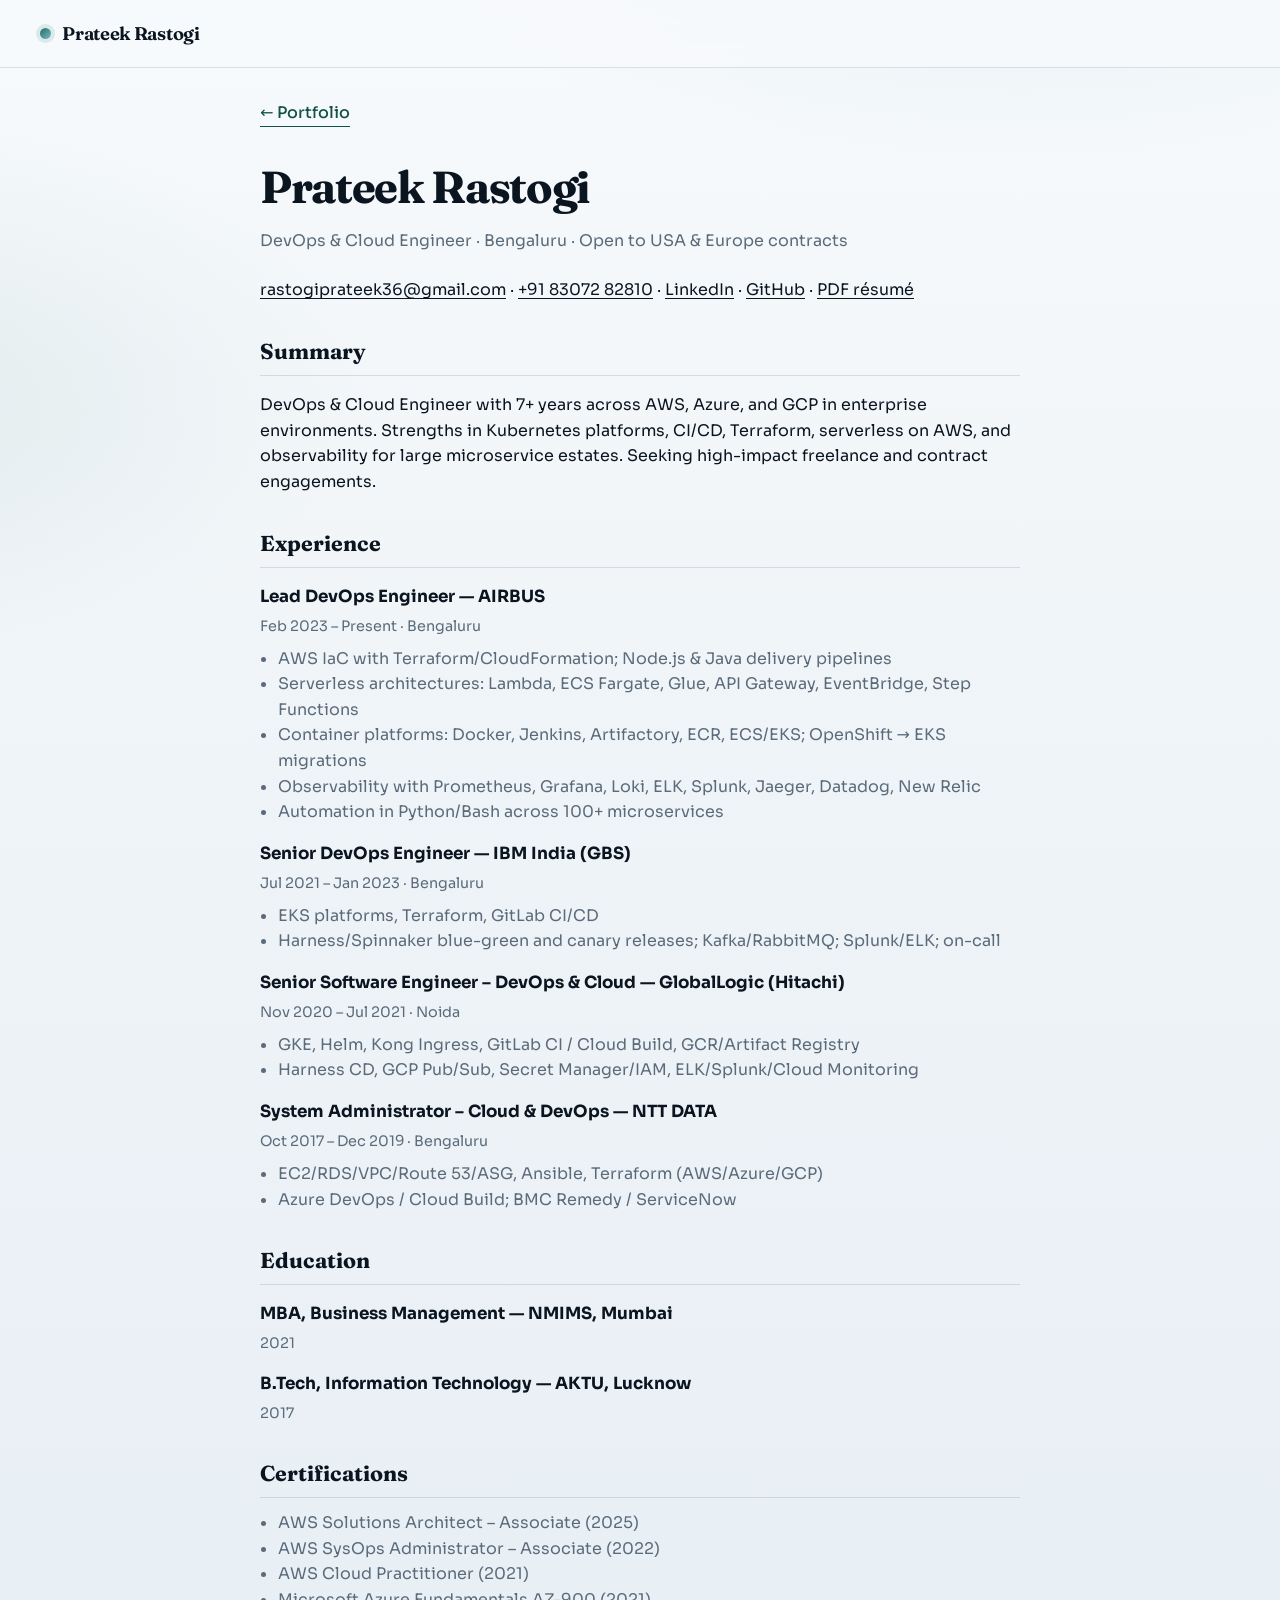
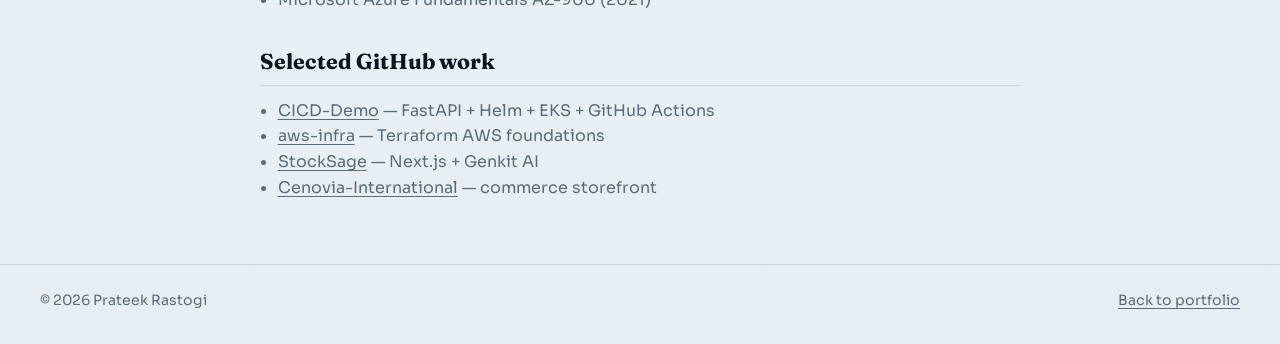
==== resume/index.html @ f2984dd1 "Unzip portfolio site into feat/portfolio Extract Cenovia-International-cursor-prateek-portfolio-412c" ====
<!DOCTYPE html>
<html lang="en">
<head>
  <meta charset="UTF-8" />
  <meta name="viewport" content="width=device-width, initial-scale=1" />
  <title>Résumé · Prateek Rastogi</title>
  <link rel="preconnect" href="https://fonts.googleapis.com" />
  <link rel="preconnect" href="https://fonts.gstatic.com" crossorigin />
  <link href="https://fonts.googleapis.com/css2?family=Fraunces:opsz,wght@9..144,650&family=Sora:wght@400;500;600&display=swap" rel="stylesheet" />
  <link rel="stylesheet" href="../css/styles.css" />
  <style>
    .resume {
      max-width: 800px;
      margin: 0 auto;
      padding: calc(var(--header-h) + 2rem) 1.25rem 4rem;
    }
    .resume h1 {
      font-family: var(--font-display);
      font-size: clamp(2rem, 5vw, 2.8rem);
      margin: 0 0 0.35rem;
      letter-spacing: -0.03em;
    }
    .resume .lede { color: var(--muted); margin: 0 0 1.5rem; }
    .resume h2 {
      font-family: var(--font-display);
      font-size: 1.35rem;
      margin: 2rem 0 0.75rem;
      border-bottom: 1px solid var(--line);
      padding-bottom: 0.35rem;
    }
    .resume h3 { margin: 1rem 0 0.25rem; font-size: 1.05rem; }
    .resume .meta { color: var(--muted); font-size: 0.9rem; margin: 0 0 0.5rem; }
    .resume ul { margin: 0.35rem 0 0; padding-left: 1.1rem; color: var(--muted); }
    .resume .back { display: inline-block; margin-bottom: 1.5rem; }
    @media print {
      .site-header, .site-footer, .back { display: none !important; }
      .resume { padding-top: 0; }
      body { background: white; }
    }
  </style>
</head>
<body>
  <header class="site-header is-scrolled">
    <a class="brand" href="../">
      <span class="brand-mark" aria-hidden="true"></span>
      <span class="brand-name">Prateek Rastogi</span>
    </a>
  </header>

  <main class="resume">
    <a class="back text-link" href="../">← Portfolio</a>
    <h1>Prateek Rastogi</h1>
    <p class="lede">DevOps &amp; Cloud Engineer · Bengaluru · Open to USA &amp; Europe contracts</p>
    <p>
      <a href="mailto:rastogiprateek36@gmail.com">rastogiprateek36@gmail.com</a> ·
      <a href="tel:+918307282810">+91 83072 82810</a> ·
      <a href="https://linkedin.com/in/prateekdevops">LinkedIn</a> ·
      <a href="https://github.com/Prat0487">GitHub</a> ·
      <a href="Prateek_Rastogi_Senior_Devops.pdf">PDF résumé</a>
    </p>

    <h2>Summary</h2>
    <p>
      DevOps &amp; Cloud Engineer with 7+ years across AWS, Azure, and GCP in enterprise environments.
      Strengths in Kubernetes platforms, CI/CD, Terraform, serverless on AWS, and observability
      for large microservice estates. Seeking high-impact freelance and contract engagements.
    </p>

    <h2>Experience</h2>

    <h3>Lead DevOps Engineer — AIRBUS</h3>
    <p class="meta">Feb 2023 – Present · Bengaluru</p>
    <ul>
      <li>AWS IaC with Terraform/CloudFormation; Node.js &amp; Java delivery pipelines</li>
      <li>Serverless architectures: Lambda, ECS Fargate, Glue, API Gateway, EventBridge, Step Functions</li>
      <li>Container platforms: Docker, Jenkins, Artifactory, ECR, ECS/EKS; OpenShift → EKS migrations</li>
      <li>Observability with Prometheus, Grafana, Loki, ELK, Splunk, Jaeger, Datadog, New Relic</li>
      <li>Automation in Python/Bash across 100+ microservices</li>
    </ul>

    <h3>Senior DevOps Engineer — IBM India (GBS)</h3>
    <p class="meta">Jul 2021 – Jan 2023 · Bengaluru</p>
    <ul>
      <li>EKS platforms, Terraform, GitLab CI/CD</li>
      <li>Harness/Spinnaker blue-green and canary releases; Kafka/RabbitMQ; Splunk/ELK; on-call</li>
    </ul>

    <h3>Senior Software Engineer – DevOps &amp; Cloud — GlobalLogic (Hitachi)</h3>
    <p class="meta">Nov 2020 – Jul 2021 · Noida</p>
    <ul>
      <li>GKE, Helm, Kong Ingress, GitLab CI / Cloud Build, GCR/Artifact Registry</li>
      <li>Harness CD, GCP Pub/Sub, Secret Manager/IAM, ELK/Splunk/Cloud Monitoring</li>
    </ul>

    <h3>System Administrator – Cloud &amp; DevOps — NTT DATA</h3>
    <p class="meta">Oct 2017 – Dec 2019 · Bengaluru</p>
    <ul>
      <li>EC2/RDS/VPC/Route 53/ASG, Ansible, Terraform (AWS/Azure/GCP)</li>
      <li>Azure DevOps / Cloud Build; BMC Remedy / ServiceNow</li>
    </ul>

    <h2>Education</h2>
    <h3>MBA, Business Management — NMIMS, Mumbai</h3>
    <p class="meta">2021</p>
    <h3>B.Tech, Information Technology — AKTU, Lucknow</h3>
    <p class="meta">2017</p>

    <h2>Certifications</h2>
    <ul>
      <li>AWS Solutions Architect – Associate (2025)</li>
      <li>AWS SysOps Administrator – Associate (2022)</li>
      <li>AWS Cloud Practitioner (2021)</li>
      <li>Microsoft Azure Fundamentals AZ-900 (2021)</li>
    </ul>

    <h2>Selected GitHub work</h2>
    <ul>
      <li><a href="https://github.com/Prat0487/CICD-Demo">CICD-Demo</a> — FastAPI + Helm + EKS + GitHub Actions</li>
      <li><a href="https://github.com/Prat0487/aws-infra">aws-infra</a> — Terraform AWS foundations</li>
      <li><a href="https://github.com/Prat0487/StockSage">StockSage</a> — Next.js + Genkit AI</li>
      <li><a href="https://github.com/Prat0487/Cenovia-International">Cenovia-International</a> — commerce storefront</li>
    </ul>
  </main>

  <footer class="site-footer">
    <p>© <span data-year></span> Prateek Rastogi</p>
    <p><a href="../">Back to portfolio</a></p>
  </footer>
  <script src="../js/main.js" defer></script>
</body>
</html>
---- css/styles.css ----
:root {
  --ink: #0b1520;
  --ink-soft: #1c2a38;
  --mist: #eef3f7;
  --paper: #f7fafc;
  --line: rgba(11, 21, 32, 0.12);
  --muted: #5b6b7a;
  --accent: #1f6f63;
  --accent-deep: #145248;
  --glacier: #7eb6c9;
  --glow: rgba(126, 182, 201, 0.35);
  --font-display: "Fraunces", "Times New Roman", serif;
  --font-body: "Sora", system-ui, sans-serif;
  --space: clamp(1.25rem, 2vw, 2rem);
  --max: 1120px;
  --header-h: 4.25rem;
  --ease: cubic-bezier(0.22, 1, 0.36, 1);
}

*,
*::before,
*::after {
  box-sizing: border-box;
}

html {
  scroll-behavior: smooth;
}

body {
  margin: 0;
  color: var(--ink);
  font-family: var(--font-body);
  font-weight: 400;
  line-height: 1.6;
  background:
    radial-gradient(1200px 600px at 80% -10%, rgba(126, 182, 201, 0.18), transparent 60%),
    radial-gradient(900px 500px at -10% 20%, rgba(31, 111, 99, 0.08), transparent 55%),
    linear-gradient(180deg, var(--paper), var(--mist) 45%, #e6eef4 100%);
  min-height: 100vh;
}

img {
  max-width: 100%;
  display: block;
}

a {
  color: inherit;
  text-decoration-thickness: 1px;
  text-underline-offset: 0.2em;
}

a:hover {
  color: var(--accent-deep);
}

.sr-only {
  position: absolute;
  width: 1px;
  height: 1px;
  padding: 0;
  margin: -1px;
  overflow: hidden;
  clip: rect(0, 0, 0, 0);
  border: 0;
}

.skip-link {
  position: absolute;
  left: 1rem;
  top: -4rem;
  background: var(--ink);
  color: var(--paper);
  padding: 0.75rem 1rem;
  z-index: 100;
}

.skip-link:focus {
  top: 1rem;
}

.site-header {
  position: fixed;
  inset: 0 0 auto;
  z-index: 50;
  height: var(--header-h);
  display: flex;
  align-items: center;
  justify-content: space-between;
  padding: 0 clamp(1rem, 4vw, 2.5rem);
  color: var(--paper);
  transition: background 0.35s var(--ease), backdrop-filter 0.35s var(--ease), border-color 0.35s var(--ease), color 0.35s var(--ease);
  border-bottom: 1px solid transparent;
}

.site-header.is-scrolled {
  background: rgba(247, 250, 252, 0.86);
  backdrop-filter: blur(14px);
  border-bottom-color: var(--line);
  color: var(--ink);
}

.brand {
  display: inline-flex;
  align-items: center;
  gap: 0.7rem;
  text-decoration: none;
  color: inherit;
  font-weight: 600;
  letter-spacing: -0.02em;
}

.brand-mark {
  width: 0.7rem;
  height: 0.7rem;
  border-radius: 50%;
  background: linear-gradient(135deg, var(--accent), var(--glacier));
  box-shadow: 0 0 0 4px rgba(31, 111, 99, 0.12);
}

.brand-name {
  font-family: var(--font-display);
  font-size: 1.15rem;
  font-weight: 650;
}

.nav {
  display: none;
  align-items: center;
  gap: 1.5rem;
  font-size: 0.9rem;
  font-weight: 500;
}

.nav a {
  text-decoration: none;
  color: inherit;
  position: relative;
  opacity: 0.88;
}

.nav a:hover {
  opacity: 1;
  color: inherit;
}

.nav a::after {
  content: "";
  position: absolute;
  left: 0;
  bottom: -0.3rem;
  width: 100%;
  height: 1px;
  background: var(--accent);
  transform: scaleX(0);
  transform-origin: left;
  transition: transform 0.3s var(--ease);
}

.nav a:hover::after {
  transform: scaleX(1);
}

.nav-cta {
  padding: 0.55rem 1rem;
  border: 1px solid currentColor;
  border-radius: 999px;
  opacity: 1 !important;
}

.nav-cta::after {
  display: none !important;
}

.nav-cta:hover {
  background: var(--paper);
  color: var(--ink);
  border-color: var(--paper);
}

.site-header.is-scrolled .nav-cta:hover {
  background: var(--ink);
  color: var(--paper);
  border-color: var(--ink);
}

.menu-toggle {
  width: 2.5rem;
  height: 2.5rem;
  border: 0;
  background: transparent;
  display: grid;
  place-content: center;
  gap: 6px;
  cursor: pointer;
  color: inherit;
}

.menu-toggle span {
  display: block;
  width: 1.35rem;
  height: 2px;
  background: currentColor;
  transition: transform 0.25s var(--ease);
}

.menu-toggle[aria-expanded="true"] span:first-child {
  transform: translateY(4px) rotate(45deg);
}

.menu-toggle[aria-expanded="true"] span:last-child {
  transform: translateY(-4px) rotate(-45deg);
}

.mobile-nav {
  position: fixed;
  inset: var(--header-h) 0 auto;
  z-index: 49;
  display: grid;
  gap: 0.25rem;
  padding: 1rem 1.25rem 1.5rem;
  background: rgba(247, 250, 252, 0.96);
  backdrop-filter: blur(12px);
  border-bottom: 1px solid var(--line);
}

.mobile-nav[hidden] {
  display: none;
}

.mobile-nav a {
  text-decoration: none;
  padding: 0.85rem 0.25rem;
  font-weight: 500;
  border-bottom: 1px solid var(--line);
}

.hero {
  position: relative;
  min-height: 100svh;
  display: grid;
  align-items: end;
  padding: calc(var(--header-h) + 2rem) clamp(1rem, 4vw, 2.5rem) 3.5rem;
  overflow: hidden;
  color: var(--paper);
  isolation: isolate;
}

.hero-atmosphere {
  position: absolute;
  inset: 0;
  z-index: -1;
  background:
    linear-gradient(120deg, rgba(11, 21, 32, 0.92) 0%, rgba(11, 21, 32, 0.72) 42%, rgba(11, 21, 32, 0.45) 100%),
    linear-gradient(180deg, #102031 0%, #0b1520 100%);
}

.hero-grid {
  position: absolute;
  inset: 0;
  background-image:
    linear-gradient(rgba(126, 182, 201, 0.08) 1px, transparent 1px),
    linear-gradient(90deg, rgba(126, 182, 201, 0.08) 1px, transparent 1px);
  background-size: 56px 56px;
  mask-image: radial-gradient(circle at 70% 40%, black 20%, transparent 75%);
  animation: gridDrift 28s linear infinite;
}

.hero-glow {
  position: absolute;
  border-radius: 50%;
  filter: blur(60px);
  opacity: 0.7;
}

.hero-glow-a {
  width: 42vw;
  height: 42vw;
  max-width: 520px;
  max-height: 520px;
  background: var(--glow);
  top: 8%;
  right: 8%;
  animation: floatY 9s ease-in-out infinite;
}

.hero-glow-b {
  width: 30vw;
  height: 30vw;
  max-width: 360px;
  max-height: 360px;
  background: rgba(31, 111, 99, 0.35);
  bottom: 10%;
  left: 5%;
  animation: floatY 11s ease-in-out infinite reverse;
}

.hero-photo-plane {
  position: absolute;
  inset: 0;
  display: grid;
  place-items: center end;
  padding-right: clamp(0rem, 8vw, 6rem);
  pointer-events: none;
}

.hero-photo {
  width: min(52vw, 520px);
  height: auto;
  opacity: 0.55;
  mix-blend-mode: luminosity;
  filter: contrast(1.05) saturate(0.85);
  mask-image: linear-gradient(90deg, transparent 0%, black 28%, black 75%, transparent 100%),
    linear-gradient(180deg, transparent 0%, black 18%, black 80%, transparent 100%);
  mask-composite: intersect;
  -webkit-mask-image: linear-gradient(90deg, transparent 0%, black 28%, black 75%, transparent 100%),
    linear-gradient(180deg, transparent 0%, black 18%, black 80%, transparent 100%);
  -webkit-mask-composite: source-in;
  transform: translateY(4vh) scale(1.05);
  animation: photoIn 1.4s var(--ease) both;
}

.hero-content {
  max-width: 40rem;
  animation: riseIn 1s var(--ease) both;
}

.hero-brand {
  margin: 0 0 1rem;
  font-family: var(--font-display);
  font-size: clamp(2.6rem, 7vw, 4.6rem);
  font-weight: 750;
  line-height: 0.95;
  letter-spacing: -0.035em;
}

.hero-title {
  margin: 0 0 1rem;
  font-family: var(--font-body);
  font-size: clamp(1.15rem, 2.4vw, 1.45rem);
  font-weight: 500;
  line-height: 1.35;
  color: rgba(247, 250, 252, 0.92);
  max-width: 22ch;
}

.hero-lede {
  margin: 0 0 1.75rem;
  color: rgba(238, 243, 247, 0.78);
  font-size: 1.02rem;
  max-width: 38ch;
}

.hero-actions {
  display: flex;
  flex-wrap: wrap;
  gap: 0.75rem;
}

.hero-scroll {
  position: absolute;
  right: clamp(1rem, 4vw, 2.5rem);
  bottom: 1.75rem;
  display: flex;
  align-items: center;
  gap: 0.65rem;
  font-size: 0.75rem;
  letter-spacing: 0.14em;
  text-transform: uppercase;
  color: rgba(247, 250, 252, 0.55);
}

.hero-scroll i {
  display: block;
  width: 1px;
  height: 2.5rem;
  background: linear-gradient(transparent, rgba(247, 250, 252, 0.7));
  animation: scrollPulse 2.2s ease-in-out infinite;
}

.btn {
  display: inline-flex;
  align-items: center;
  justify-content: center;
  min-height: 2.85rem;
  padding: 0.7rem 1.2rem;
  border-radius: 999px;
  font-size: 0.92rem;
  font-weight: 500;
  text-decoration: none;
  transition: transform 0.25s var(--ease), background 0.25s var(--ease), color 0.25s var(--ease), border-color 0.25s var(--ease);
}

.btn:hover {
  transform: translateY(-1px);
}

.btn-primary {
  background: var(--accent);
  color: #f4fffc;
  border: 1px solid transparent;
}

.btn-primary:hover {
  background: var(--accent-deep);
  color: #f4fffc;
}

.btn-ghost {
  border: 1px solid rgba(247, 250, 252, 0.4);
  color: var(--paper);
}

.btn-ghost:hover {
  border-color: var(--paper);
  color: var(--paper);
}

.contact .btn-ghost {
  border-color: rgba(11, 21, 32, 0.25);
  color: var(--ink);
}

.contact .btn-ghost:hover {
  border-color: var(--ink);
  background: var(--ink);
  color: var(--paper);
}

.trust {
  padding-block: 1.25rem !important;
  border-bottom: 1px solid var(--line);
}

.trust-line {
  margin: 0;
  text-align: center;
  color: var(--muted);
  font-size: 0.92rem;
}

.section {
  padding: clamp(4rem, 10vw, 7rem) clamp(1rem, 4vw, 2.5rem);
  max-width: calc(var(--max) + 5rem);
  margin-inline: auto;
}

.section-alt {
  background: linear-gradient(180deg, rgba(255, 255, 255, 0.55), rgba(238, 243, 247, 0.8));
  border-block: 1px solid var(--line);
  max-width: none;
  padding-inline: clamp(1rem, 4vw, 2.5rem);
}

.section-alt > * {
  max-width: var(--max);
  margin-inline: auto;
}

.section-intro {
  max-width: 38rem;
  margin-bottom: clamp(2rem, 5vw, 3rem);
}

.eyebrow {
  margin: 0 0 0.65rem;
  font-size: 0.78rem;
  font-weight: 600;
  letter-spacing: 0.14em;
  text-transform: uppercase;
  color: var(--accent);
}

.section h2,
.about-copy h2,
.contact-panel h2 {
  margin: 0 0 0.85rem;
  font-family: var(--font-display);
  font-size: clamp(2rem, 4.5vw, 3rem);
  font-weight: 650;
  letter-spacing: -0.03em;
  line-height: 1.1;
}

.section-copy {
  margin: 0;
  color: var(--muted);
  font-size: 1.05rem;
}

.feature-work {
  display: grid;
  gap: 2rem;
  margin-bottom: clamp(2.5rem, 6vw, 4rem);
  align-items: center;
}

.feature-meta h3,
.work-item h3,
.services h3,
.stack-groups h3 {
  margin: 0 0 0.65rem;
  font-family: var(--font-display);
  font-size: 1.55rem;
  font-weight: 650;
  letter-spacing: -0.02em;
}

.feature-meta p,
.work-item p,
.services p,
.timeline p,
.about-copy p {
  color: var(--muted);
}

.tag-list {
  list-style: none;
  display: flex;
  flex-wrap: wrap;
  gap: 0.45rem;
  padding: 0;
  margin: 1.1rem 0 1.25rem;
}

.tag-list li {
  font-size: 0.78rem;
  font-weight: 500;
  letter-spacing: 0.02em;
  color: var(--ink-soft);
  border-bottom: 1px solid rgba(31, 111, 99, 0.35);
  padding-bottom: 0.1rem;
}

.text-link {
  font-weight: 500;
  color: var(--accent-deep);
  text-decoration: none;
  border-bottom: 1px solid currentColor;
}

.text-link:hover {
  color: var(--ink);
}

.feature-visual {
  min-height: 16rem;
}

.terminal {
  background: linear-gradient(160deg, #132030, #0b1520);
  color: #d7e8ef;
  border-radius: 1rem;
  overflow: hidden;
  border: 1px solid rgba(126, 182, 201, 0.2);
  box-shadow: 0 24px 60px rgba(11, 21, 32, 0.18);
}

.terminal-bar {
  display: flex;
  gap: 0.4rem;
  padding: 0.85rem 1rem;
  background: rgba(255, 255, 255, 0.03);
  border-bottom: 1px solid rgba(255, 255, 255, 0.06);
}

.terminal-bar span {
  width: 0.55rem;
  height: 0.55rem;
  border-radius: 50%;
  background: rgba(247, 250, 252, 0.25);
}

.terminal pre {
  margin: 0;
  padding: 1.25rem 1.35rem 1.5rem;
  font-family: ui-monospace, SFMono-Regular, Menlo, Consolas, monospace;
  font-size: 0.9rem;
  line-height: 1.7;
  overflow-x: auto;
}

.work-grid {
  display: grid;
  gap: 1.75rem 2rem;
}

.work-item {
  padding-top: 1.25rem;
  border-top: 1px solid var(--line);
}

.services {
  display: grid;
  gap: 1.75rem;
}

.services article {
  padding-bottom: 1.5rem;
  border-bottom: 1px solid var(--line);
}

.timeline {
  list-style: none;
  margin: 0;
  padding: 0;
  display: grid;
  gap: 1.75rem;
}

.timeline li {
  display: grid;
  gap: 0.65rem;
  padding-bottom: 1.5rem;
  border-bottom: 1px solid var(--line);
}

.timeline-meta {
  display: grid;
  gap: 0.2rem;
}

.timeline-role {
  font-family: var(--font-display);
  font-size: 1.25rem;
  font-weight: 650;
}

.timeline-org {
  font-weight: 600;
  color: var(--accent-deep);
}

.timeline-dates {
  font-size: 0.88rem;
  color: var(--muted);
}

.timeline p {
  margin: 0;
}

.stack-groups {
  display: grid;
  gap: 1.5rem;
  margin-bottom: 2.5rem;
}

.stack-groups p {
  margin: 0;
  color: var(--muted);
}

.certs ul {
  list-style: none;
  margin: 0.75rem 0 0;
  padding: 0;
  display: grid;
  gap: 0.45rem;
}

.certs li {
  font-weight: 500;
}

.about-layout {
  display: grid;
  gap: 2.5rem;
  align-items: start;
}

.about-copy p {
  margin: 0 0 1rem;
}

.about-panel {
  display: grid;
  gap: 1.25rem;
}

.about-panel img {
  width: min(100%, 280px);
  border-radius: 1.25rem;
  filter: grayscale(0.15) contrast(1.05);
}

.about-panel dl {
  margin: 0;
  display: grid;
  gap: 1rem;
}

.about-panel dt {
  font-size: 0.75rem;
  letter-spacing: 0.12em;
  text-transform: uppercase;
  color: var(--muted);
}

.about-panel dd {
  margin: 0.2rem 0 0;
  font-weight: 500;
}

.contact {
  padding-bottom: clamp(5rem, 12vw, 8rem);
}

.contact-panel {
  max-width: 40rem;
  padding: clamp(1.75rem, 4vw, 2.75rem);
  background:
    radial-gradient(600px 240px at 0% 0%, rgba(126, 182, 201, 0.22), transparent 60%),
    linear-gradient(160deg, #ffffff, #eaf2f6);
  border: 1px solid var(--line);
  border-radius: 1.5rem;
}

.contact-panel p {
  color: var(--muted);
}

.contact-actions {
  display: flex;
  flex-wrap: wrap;
  gap: 0.7rem;
  margin: 1.5rem 0 1rem;
}

.contact-note {
  margin: 0;
  font-size: 0.92rem;
}

.site-footer {
  display: flex;
  flex-wrap: wrap;
  justify-content: space-between;
  gap: 0.75rem;
  padding: 1.5rem clamp(1rem, 4vw, 2.5rem) 2rem;
  border-top: 1px solid var(--line);
  color: var(--muted);
  font-size: 0.88rem;
}

.site-footer p {
  margin: 0;
}

[data-reveal] {
  opacity: 0;
  transform: translateY(1.25rem);
  transition: opacity 0.7s var(--ease), transform 0.7s var(--ease);
}

[data-reveal].is-visible {
  opacity: 1;
  transform: none;
}

@keyframes riseIn {
  from {
    opacity: 0;
    transform: translateY(1.5rem);
  }
  to {
    opacity: 1;
    transform: none;
  }
}

@keyframes photoIn {
  from {
    opacity: 0;
    transform: translateY(8vh) scale(1.08);
  }
  to {
    opacity: 0.55;
    transform: translateY(4vh) scale(1.05);
  }
}

@keyframes floatY {
  0%,
  100% {
    transform: translateY(0);
  }
  50% {
    transform: translateY(-18px);
  }
}

@keyframes gridDrift {
  from {
    transform: translate3d(0, 0, 0);
  }
  to {
    transform: translate3d(-56px, -56px, 0);
  }
}

@keyframes scrollPulse {
  0%,
  100% {
    opacity: 0.35;
    transform: scaleY(0.7);
    transform-origin: top;
  }
  50% {
    opacity: 1;
    transform: scaleY(1);
    transform-origin: top;
  }
}

@media (min-width: 760px) {
  .nav {
    display: flex;
  }

  .menu-toggle {
    display: none;
  }

  .feature-work {
    grid-template-columns: 1.05fr 0.95fr;
    gap: 3rem;
  }

  .work-grid {
    grid-template-columns: repeat(2, 1fr);
  }

  .services {
    grid-template-columns: repeat(2, 1fr);
    gap: 2rem 2.5rem;
  }

  .stack-groups {
    grid-template-columns: repeat(2, 1fr);
  }

  .timeline-meta {
    grid-template-columns: 1.4fr 1fr auto;
    align-items: baseline;
    gap: 1rem;
  }

  .about-layout {
    grid-template-columns: 1.3fr 0.7fr;
    gap: 4rem;
  }
}

@media (min-width: 1024px) {
  .work-grid {
    grid-template-columns: repeat(3, 1fr);
  }

  .services {
    grid-template-columns: repeat(4, 1fr);
  }

  .stack-groups {
    grid-template-columns: repeat(4, 1fr);
  }

  .hero-content {
    max-width: 44rem;
  }
}

@media (prefers-reduced-motion: reduce) {
  html {
    scroll-behavior: auto;
  }

  *,
  *::before,
  *::after {
    animation: none !important;
    transition: none !important;
  }

  [data-reveal] {
    opacity: 1;
    transform: none;
  }
}
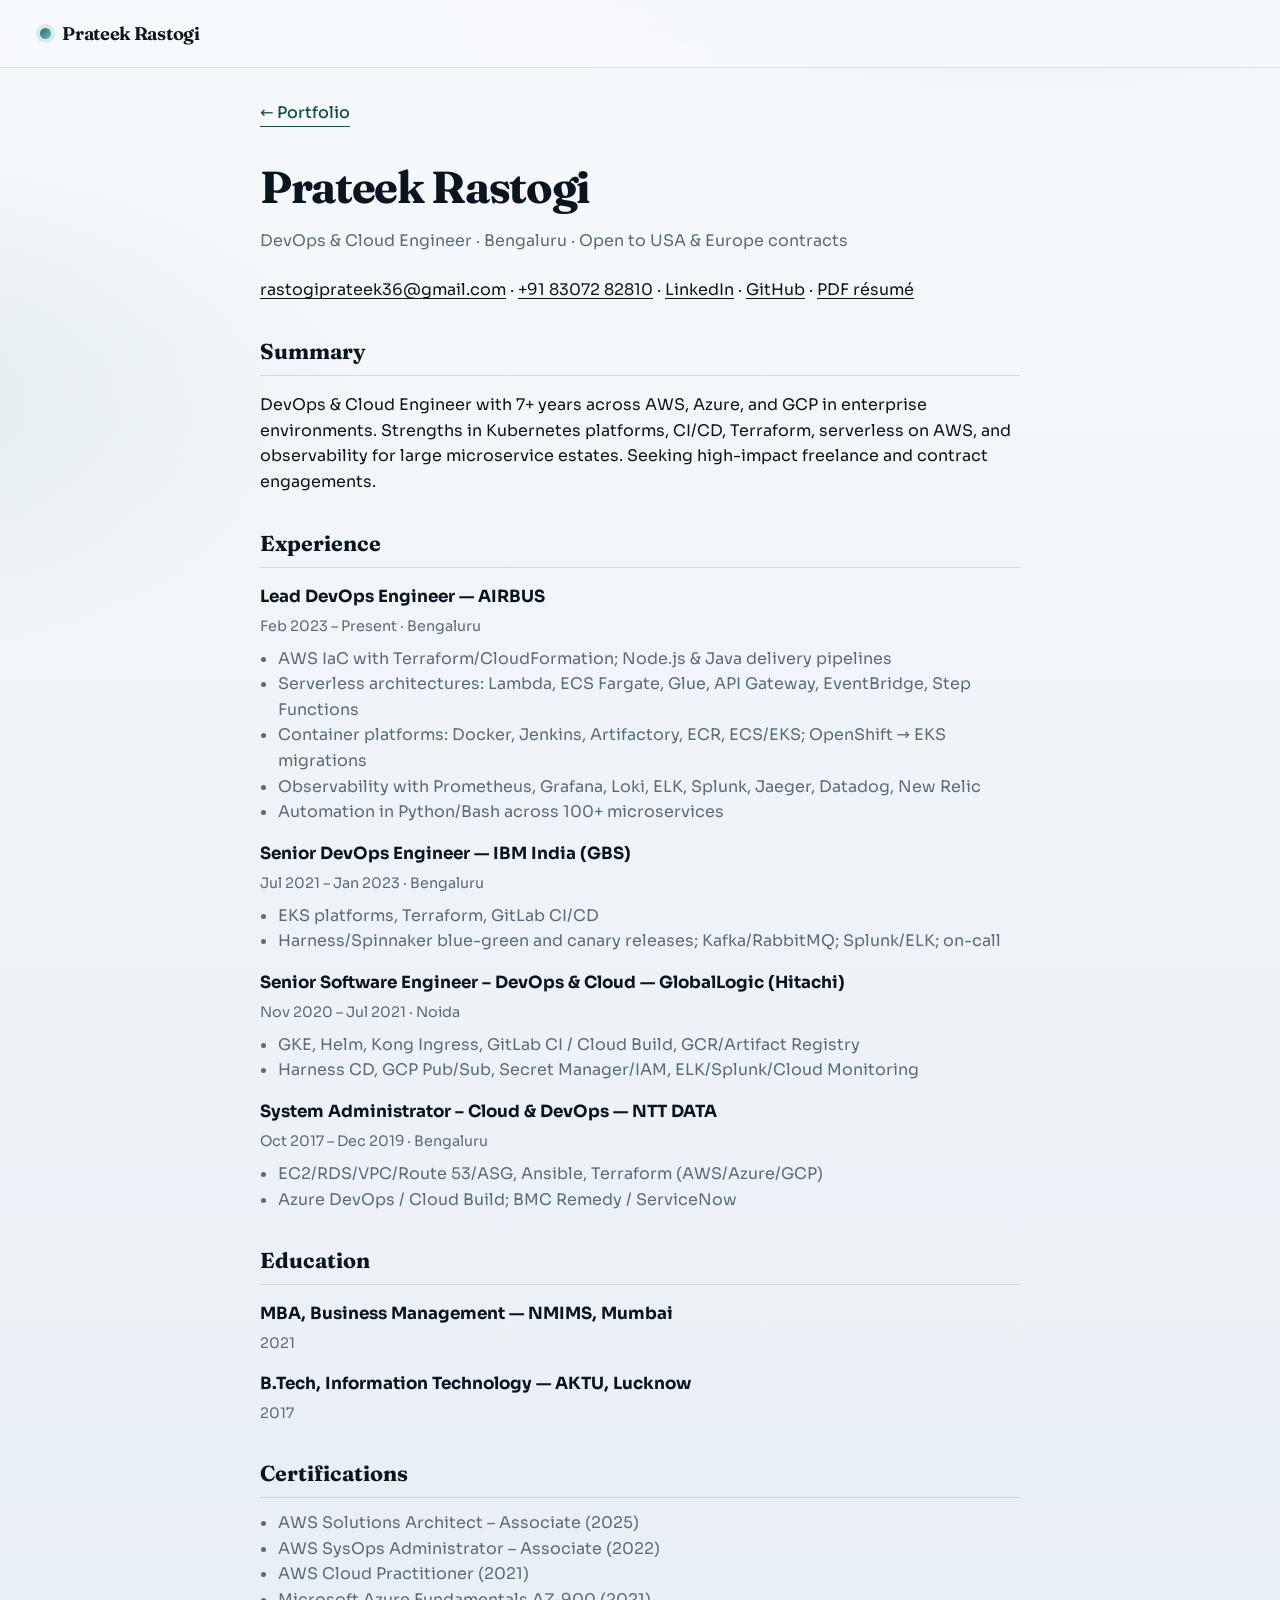
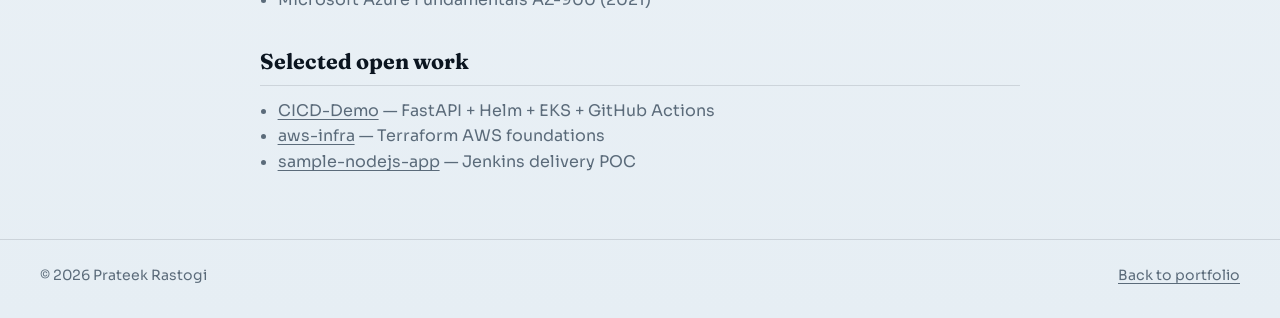
==== commit 81161578: "Upgrade portfolio around production case studies Lead with AIRBUS, IBM, and GlobalLogic problem/appr" ====
--- a/resume/index.html
+++ b/resume/index.html
@@ -113,12 +113,11 @@
       <li>Microsoft Azure Fundamentals AZ-900 (2021)</li>
     </ul>
 
-    <h2>Selected GitHub work</h2>
+    <h2>Selected open work</h2>
     <ul>
       <li><a href="https://github.com/Prat0487/CICD-Demo">CICD-Demo</a> — FastAPI + Helm + EKS + GitHub Actions</li>
       <li><a href="https://github.com/Prat0487/aws-infra">aws-infra</a> — Terraform AWS foundations</li>
-      <li><a href="https://github.com/Prat0487/StockSage">StockSage</a> — Next.js + Genkit AI</li>
-      <li><a href="https://github.com/Prat0487/Cenovia-International">Cenovia-International</a> — commerce storefront</li>
+      <li><a href="https://github.com/Prat0487/sample-nodejs-app">sample-nodejs-app</a> — Jenkins delivery POC</li>
     </ul>
   </main>
 
--- a/css/styles.css
+++ b/css/styles.css
@@ -489,30 +489,71 @@
   font-size: 1.05rem;
 }
 
-.feature-work {
-  display: grid;
-  gap: 2rem;
-  margin-bottom: clamp(2.5rem, 6vw, 4rem);
-  align-items: center;
-}
-
-.feature-meta h3,
-.work-item h3,
+.case {
+  padding: clamp(1.75rem, 4vw, 2.5rem) 0;
+  border-top: 1px solid var(--line);
+}
+
+.case:last-of-type {
+  border-bottom: 1px solid var(--line);
+  margin-bottom: 0.5rem;
+}
+
+.case-header h3,
 .services h3,
-.stack-groups h3 {
+.stack-groups h3,
+.engage-grid h3 {
   margin: 0 0 0.65rem;
   font-family: var(--font-display);
-  font-size: 1.55rem;
+  font-size: clamp(1.45rem, 3vw, 1.85rem);
   font-weight: 650;
   letter-spacing: -0.02em;
 }
 
-.feature-meta p,
-.work-item p,
+.case-header {
+  max-width: 40rem;
+  margin-bottom: 1.5rem;
+}
+
+.case-body {
+  display: grid;
+  gap: 1.35rem;
+  margin-bottom: 0.5rem;
+}
+
+.case-block h4 {
+  margin: 0 0 0.4rem;
+  font-size: 0.78rem;
+  font-weight: 600;
+  letter-spacing: 0.12em;
+  text-transform: uppercase;
+  color: var(--accent-deep);
+}
+
+.case-block p,
 .services p,
 .timeline p,
-.about-copy p {
+.about-copy p,
+.engage-grid p,
+.labs-desc {
   color: var(--muted);
+}
+
+.case-block p {
+  margin: 0;
+}
+
+.outcome-list {
+  margin: 0;
+  padding-left: 1.1rem;
+  color: var(--ink-soft);
+  display: grid;
+  gap: 0.4rem;
+}
+
+.outcome-list strong {
+  color: var(--ink);
+  font-weight: 600;
 }
 
 .tag-list {
@@ -521,7 +562,7 @@
   flex-wrap: wrap;
   gap: 0.45rem;
   padding: 0;
-  margin: 1.1rem 0 1.25rem;
+  margin: 1.1rem 0 0;
 }
 
 .tag-list li {
@@ -544,51 +585,44 @@
   color: var(--ink);
 }
 
-.feature-visual {
-  min-height: 16rem;
-}
-
-.terminal {
-  background: linear-gradient(160deg, #132030, #0b1520);
-  color: #d7e8ef;
-  border-radius: 1rem;
-  overflow: hidden;
-  border: 1px solid rgba(126, 182, 201, 0.2);
-  box-shadow: 0 24px 60px rgba(11, 21, 32, 0.18);
-}
-
-.terminal-bar {
-  display: flex;
-  gap: 0.4rem;
-  padding: 0.85rem 1rem;
-  background: rgba(255, 255, 255, 0.03);
-  border-bottom: 1px solid rgba(255, 255, 255, 0.06);
-}
-
-.terminal-bar span {
-  width: 0.55rem;
-  height: 0.55rem;
-  border-radius: 50%;
-  background: rgba(247, 250, 252, 0.25);
-}
-
-.terminal pre {
-  margin: 0;
-  padding: 1.25rem 1.35rem 1.5rem;
-  font-family: ui-monospace, SFMono-Regular, Menlo, Consolas, monospace;
-  font-size: 0.9rem;
-  line-height: 1.7;
-  overflow-x: auto;
-}
-
-.work-grid {
-  display: grid;
-  gap: 1.75rem 2rem;
-}
-
-.work-item {
-  padding-top: 1.25rem;
+.labs-list {
+  list-style: none;
+  margin: 0;
+  padding: 0;
+  display: grid;
+  gap: 0;
+}
+
+.labs-list li {
   border-top: 1px solid var(--line);
+}
+
+.labs-list li:last-child {
+  border-bottom: 1px solid var(--line);
+}
+
+.labs-list a {
+  display: grid;
+  gap: 0.25rem;
+  padding: 1.15rem 0;
+  text-decoration: none;
+  color: inherit;
+  transition: color 0.25s var(--ease);
+}
+
+.labs-list a:hover {
+  color: var(--accent-deep);
+}
+
+.labs-name {
+  font-family: var(--font-display);
+  font-size: 1.2rem;
+  font-weight: 650;
+  letter-spacing: -0.02em;
+}
+
+.labs-desc {
+  font-size: 0.92rem;
 }
 
 .services {
@@ -599,6 +633,20 @@
 .services article {
   padding-bottom: 1.5rem;
   border-bottom: 1px solid var(--line);
+}
+
+.engage-grid {
+  display: grid;
+  gap: 1.75rem;
+}
+
+.engage-grid article {
+  padding-bottom: 1.5rem;
+  border-bottom: 1px solid var(--line);
+}
+
+.engage-grid h3 {
+  font-size: 1.45rem;
 }
 
 .timeline {
@@ -823,18 +871,24 @@
     display: none;
   }
 
-  .feature-work {
-    grid-template-columns: 1.05fr 0.95fr;
-    gap: 3rem;
-  }
-
-  .work-grid {
-    grid-template-columns: repeat(2, 1fr);
+  .case-body {
+    grid-template-columns: repeat(3, 1fr);
+    gap: 1.75rem 2rem;
   }
 
   .services {
     grid-template-columns: repeat(2, 1fr);
     gap: 2rem 2.5rem;
+  }
+
+  .engage-grid {
+    grid-template-columns: repeat(3, 1fr);
+    gap: 2rem 2.5rem;
+  }
+
+  .engage-grid article {
+    border-bottom: 0;
+    padding-bottom: 0;
   }
 
   .stack-groups {
@@ -854,10 +908,6 @@
 }
 
 @media (min-width: 1024px) {
-  .work-grid {
-    grid-template-columns: repeat(3, 1fr);
-  }
-
   .services {
     grid-template-columns: repeat(4, 1fr);
   }
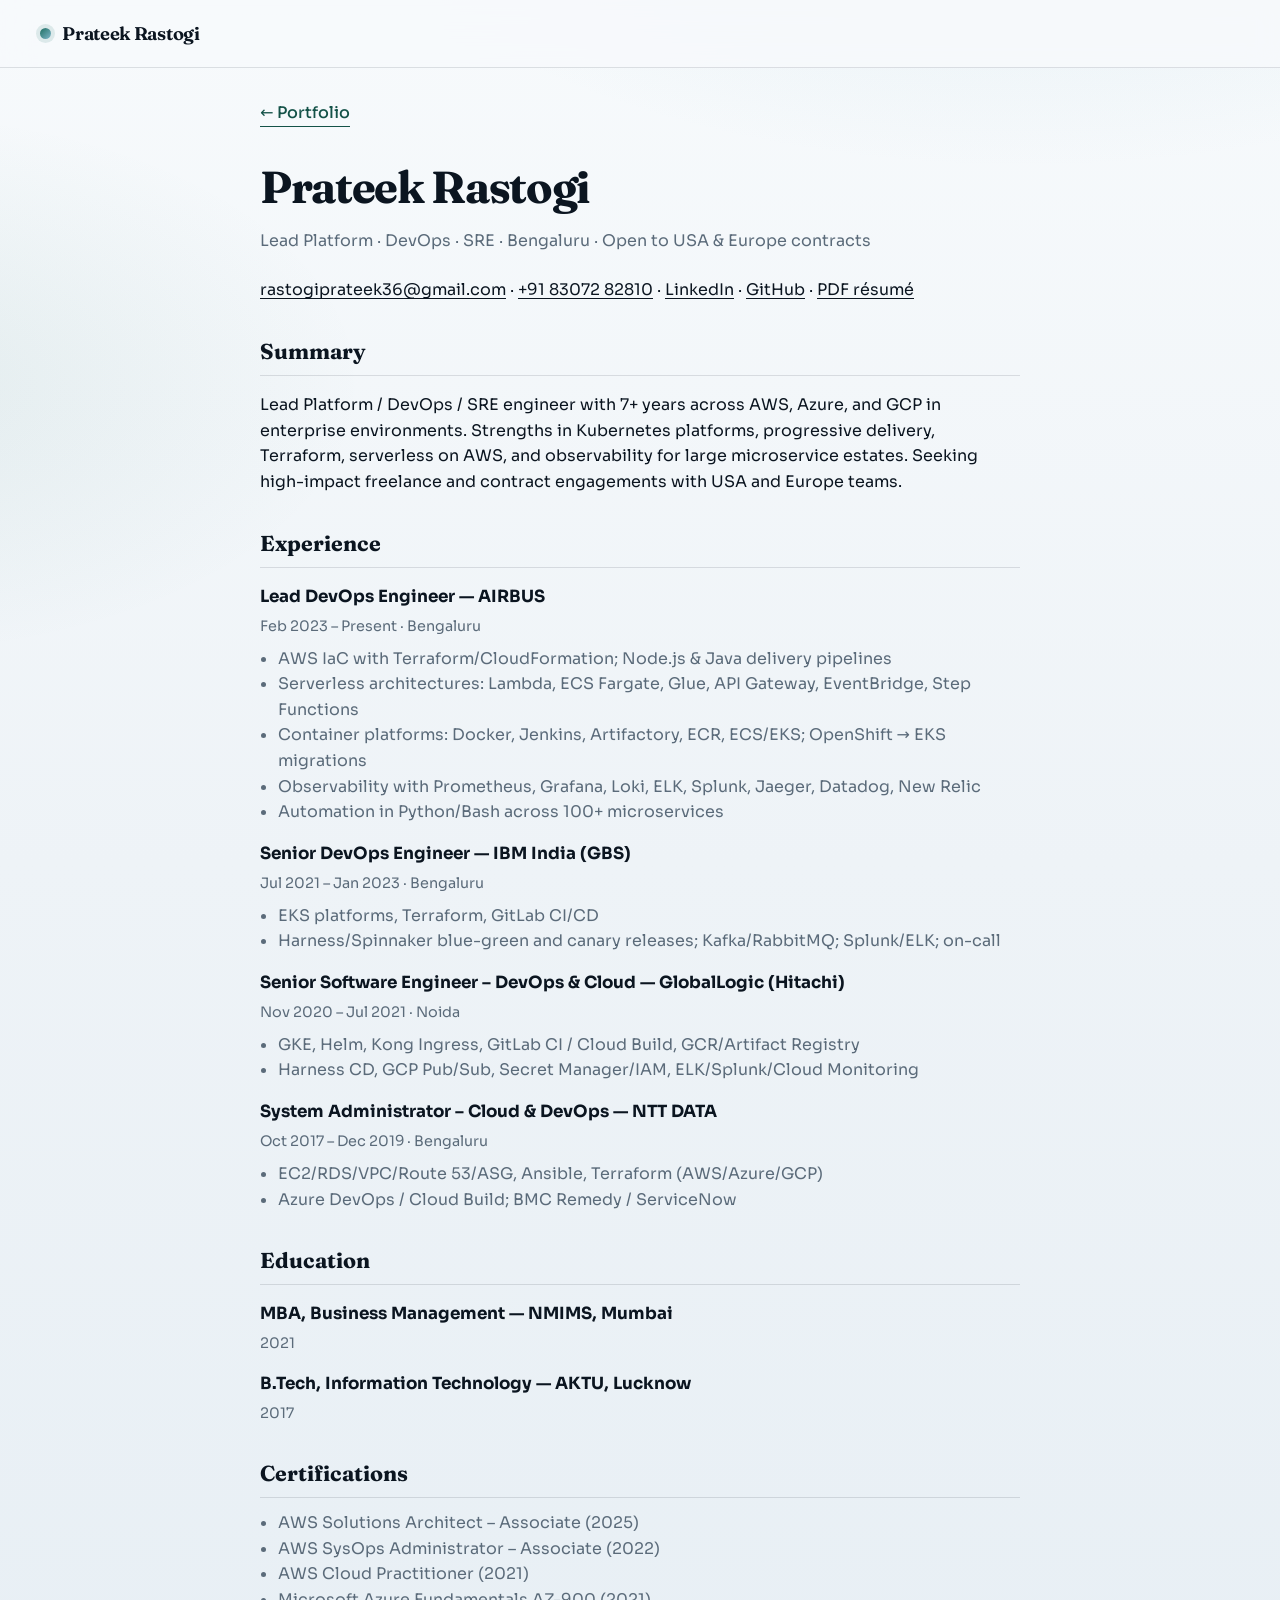
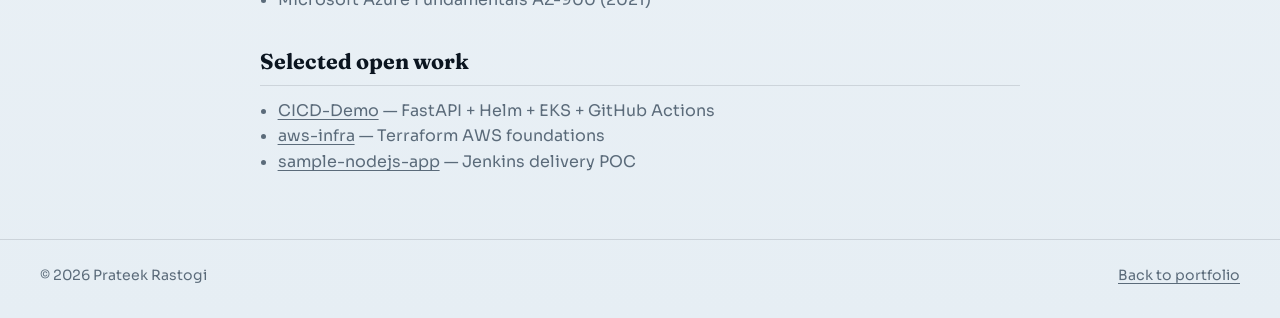
==== commit 4bd0b2c4: "Position portfolio for elite USA/Europe Platform SRE work Sharpen positioning around Platform/DevOps" ====
--- a/resume/index.html
+++ b/resume/index.html
@@ -3,7 +3,9 @@
 <head>
   <meta charset="UTF-8" />
   <meta name="viewport" content="width=device-width, initial-scale=1" />
-  <title>Résumé · Prateek Rastogi</title>
+  <title>Résumé · Prateek Rastogi · Platform · DevOps · SRE</title>
+  <meta name="description" content="Résumé overview for Prateek Rastogi — Lead Platform, DevOps & SRE engineer targeting USA and Europe contracts." />
+  <link rel="canonical" href="https://prateek-devops-portfolio.netlify.app/resume/" />
   <link rel="preconnect" href="https://fonts.googleapis.com" />
   <link rel="preconnect" href="https://fonts.gstatic.com" crossorigin />
   <link href="https://fonts.googleapis.com/css2?family=Fraunces:opsz,wght@9..144,650&family=Sora:wght@400;500;600&display=swap" rel="stylesheet" />
@@ -50,7 +52,7 @@
   <main class="resume">
     <a class="back text-link" href="../">← Portfolio</a>
     <h1>Prateek Rastogi</h1>
-    <p class="lede">DevOps &amp; Cloud Engineer · Bengaluru · Open to USA &amp; Europe contracts</p>
+    <p class="lede">Lead Platform · DevOps · SRE · Bengaluru · Open to USA &amp; Europe contracts</p>
     <p>
       <a href="mailto:rastogiprateek36@gmail.com">rastogiprateek36@gmail.com</a> ·
       <a href="tel:+918307282810">+91 83072 82810</a> ·
@@ -61,9 +63,9 @@
 
     <h2>Summary</h2>
     <p>
-      DevOps &amp; Cloud Engineer with 7+ years across AWS, Azure, and GCP in enterprise environments.
-      Strengths in Kubernetes platforms, CI/CD, Terraform, serverless on AWS, and observability
-      for large microservice estates. Seeking high-impact freelance and contract engagements.
+      Lead Platform / DevOps / SRE engineer with 7+ years across AWS, Azure, and GCP in enterprise environments.
+      Strengths in Kubernetes platforms, progressive delivery, Terraform, serverless on AWS, and observability
+      for large microservice estates. Seeking high-impact freelance and contract engagements with USA and Europe teams.
     </p>
 
     <h2>Experience</h2>
--- a/css/styles.css
+++ b/css/styles.css
@@ -342,7 +342,7 @@
   font-weight: 500;
   line-height: 1.35;
   color: rgba(247, 250, 252, 0.92);
-  max-width: 22ch;
+  max-width: 28ch;
 }
 
 .hero-lede {
@@ -429,15 +429,47 @@
 }
 
 .trust {
-  padding-block: 1.25rem !important;
+  padding-block: 1.5rem !important;
   border-bottom: 1px solid var(--line);
 }
 
 .trust-line {
-  margin: 0;
+  margin: 0 0 1.25rem;
   text-align: center;
   color: var(--muted);
   font-size: 0.92rem;
+}
+
+.proof-row {
+  list-style: none;
+  margin: 0;
+  padding: 0;
+  display: grid;
+  grid-template-columns: repeat(2, 1fr);
+  gap: 1rem;
+  max-width: var(--max);
+  margin-inline: auto;
+}
+
+.proof-row li {
+  display: grid;
+  gap: 0.15rem;
+  text-align: center;
+  padding: 0.35rem 0.5rem;
+}
+
+.proof-row strong {
+  font-family: var(--font-display);
+  font-size: clamp(1.35rem, 3vw, 1.75rem);
+  font-weight: 650;
+  letter-spacing: -0.02em;
+  color: var(--ink);
+}
+
+.proof-row span {
+  font-size: 0.78rem;
+  color: var(--muted);
+  letter-spacing: 0.02em;
 }
 
 .section {
@@ -556,6 +588,119 @@
   font-weight: 600;
 }
 
+.case-for-you {
+  margin: 1rem 0 0;
+  padding: 0.85rem 0 0;
+  border-top: 1px dashed var(--line);
+  color: var(--ink-soft);
+  font-size: 0.95rem;
+}
+
+.fit-grid {
+  display: grid;
+  gap: 2rem;
+}
+
+.fit-grid h3,
+.principles h3 {
+  margin: 0 0 0.75rem;
+  font-family: var(--font-display);
+  font-size: 1.35rem;
+  font-weight: 650;
+  letter-spacing: -0.02em;
+}
+
+.plain-list {
+  margin: 0;
+  padding-left: 1.1rem;
+  color: var(--muted);
+  display: grid;
+  gap: 0.55rem;
+}
+
+.principles {
+  list-style: none;
+  margin: 0;
+  padding: 0;
+  display: grid;
+  gap: 1.5rem;
+}
+
+.principles li {
+  display: grid;
+  grid-template-columns: auto 1fr;
+  gap: 1rem;
+  align-items: start;
+  padding-bottom: 1.25rem;
+  border-bottom: 1px solid var(--line);
+}
+
+.principle-num {
+  font-family: var(--font-display);
+  font-size: 1.1rem;
+  font-weight: 650;
+  color: var(--accent);
+  letter-spacing: -0.02em;
+  padding-top: 0.15rem;
+}
+
+.principles p {
+  margin: 0;
+  color: var(--muted);
+}
+
+.engage-notes {
+  margin-top: clamp(1.75rem, 4vw, 2.5rem);
+  display: grid;
+  gap: 0.75rem;
+  max-width: 44rem;
+}
+
+.engage-notes p {
+  margin: 0;
+  color: var(--muted);
+  font-size: 0.95rem;
+}
+
+.faq-list {
+  display: grid;
+  gap: 0.5rem;
+  max-width: 44rem;
+}
+
+.faq-list details {
+  border-bottom: 1px solid var(--line);
+  padding: 0.85rem 0 1rem;
+}
+
+.faq-list summary {
+  cursor: pointer;
+  font-weight: 600;
+  font-size: 1.02rem;
+  list-style: none;
+  color: var(--ink);
+}
+
+.faq-list summary::-webkit-details-marker {
+  display: none;
+}
+
+.faq-list summary::after {
+  content: "+";
+  float: right;
+  color: var(--accent);
+  font-weight: 500;
+}
+
+.faq-list details[open] summary::after {
+  content: "–";
+}
+
+.faq-list p {
+  margin: 0.75rem 0 0;
+  color: var(--muted);
+}
+
 .tag-list {
   list-style: none;
   display: flex;
@@ -871,6 +1016,26 @@
     display: none;
   }
 
+  .proof-row {
+    grid-template-columns: repeat(4, 1fr);
+    gap: 1.25rem;
+  }
+
+  .fit-grid {
+    grid-template-columns: 1fr 1fr;
+    gap: 3rem;
+  }
+
+  .principles {
+    grid-template-columns: 1fr 1fr;
+    gap: 1.75rem 2.5rem;
+  }
+
+  .principles li {
+    border-bottom: 0;
+    padding-bottom: 0;
+  }
+
   .case-body {
     grid-template-columns: repeat(3, 1fr);
     gap: 1.75rem 2rem;
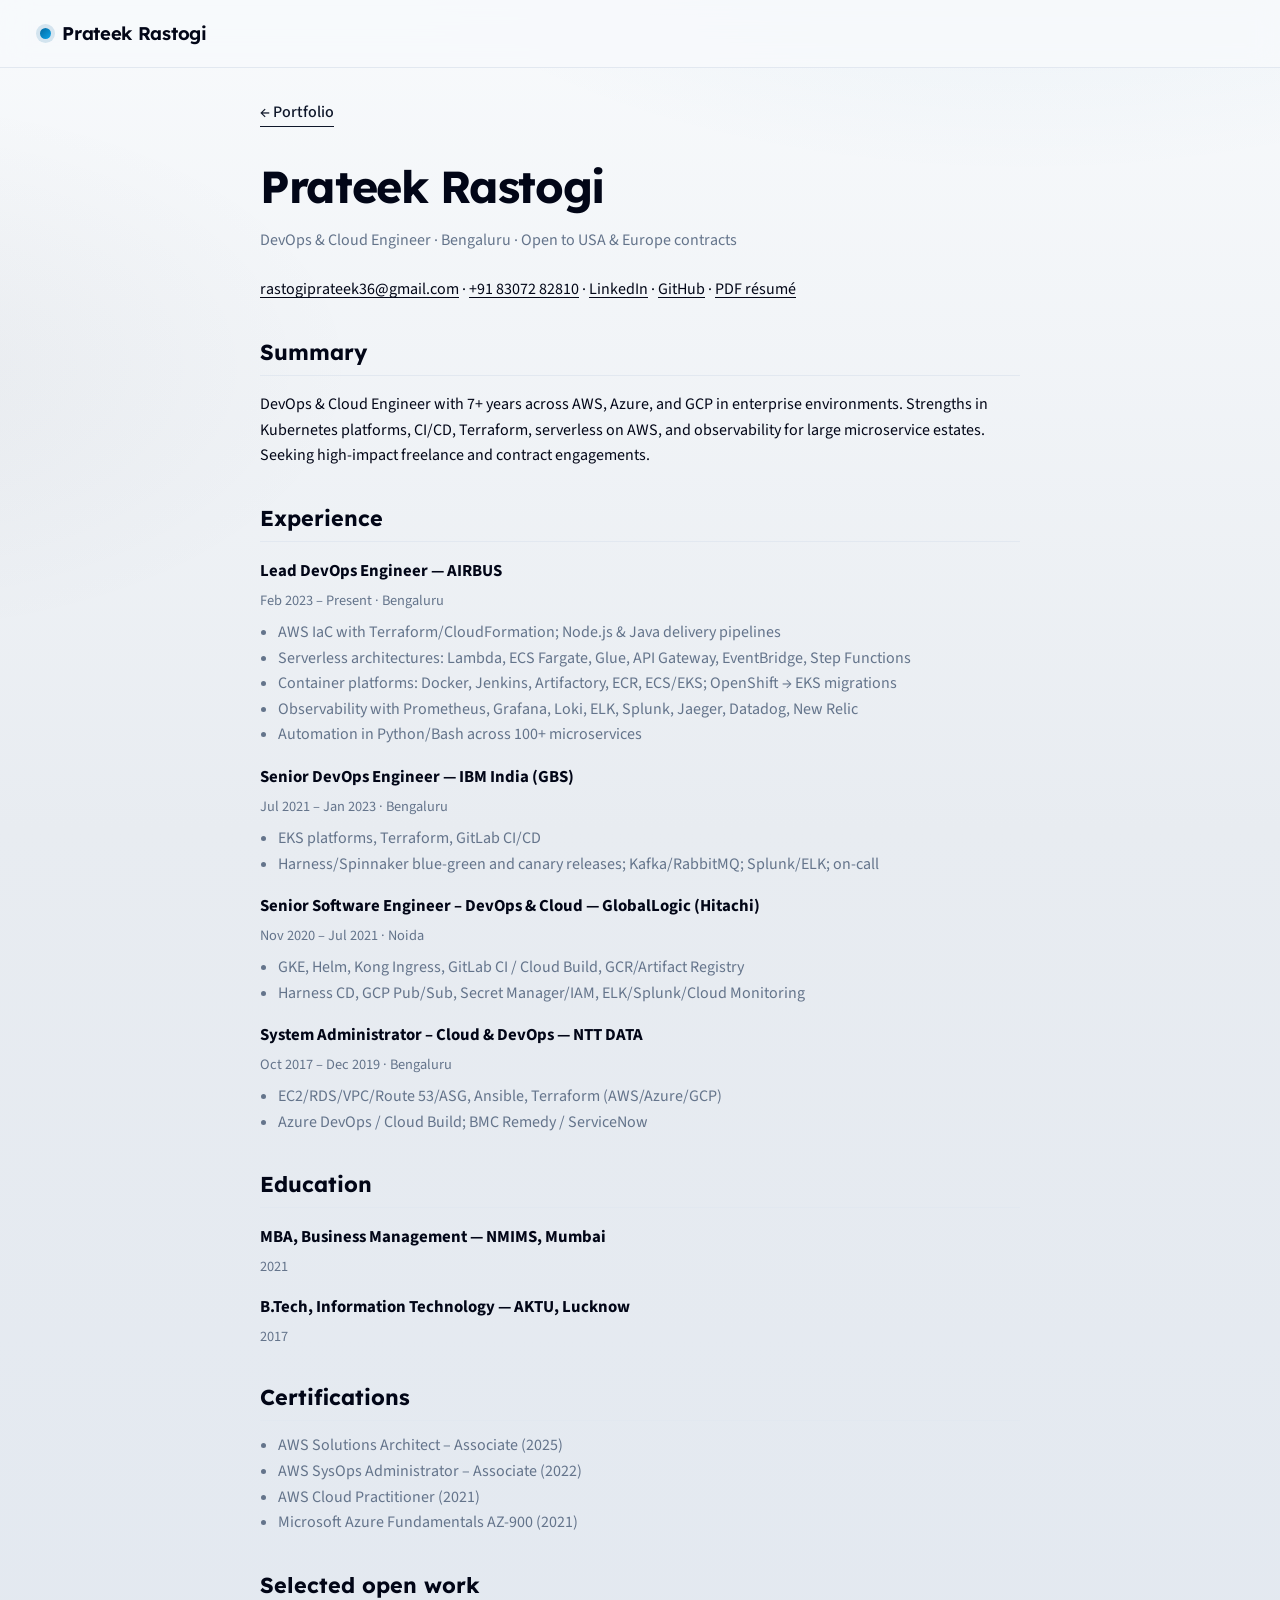
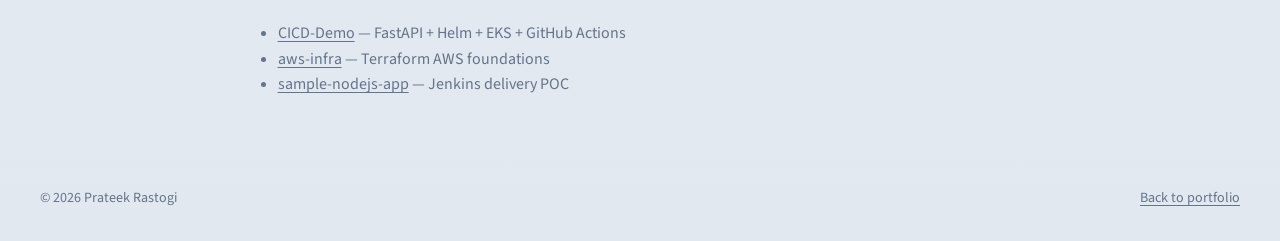
==== commit 2e877376: "Apply UI UX Pro Max design system for trust-focused portfolio polish Use uupm.cc design intelligence" ====
--- a/resume/index.html
+++ b/resume/index.html
@@ -3,12 +3,10 @@
 <head>
   <meta charset="UTF-8" />
   <meta name="viewport" content="width=device-width, initial-scale=1" />
-  <title>Résumé · Prateek Rastogi · Platform · DevOps · SRE</title>
-  <meta name="description" content="Résumé overview for Prateek Rastogi — Lead Platform, DevOps & SRE engineer targeting USA and Europe contracts." />
-  <link rel="canonical" href="https://prateek-devops-portfolio.netlify.app/resume/" />
+  <title>Résumé · Prateek Rastogi</title>
   <link rel="preconnect" href="https://fonts.googleapis.com" />
   <link rel="preconnect" href="https://fonts.gstatic.com" crossorigin />
-  <link href="https://fonts.googleapis.com/css2?family=Fraunces:opsz,wght@9..144,650&family=Sora:wght@400;500;600&display=swap" rel="stylesheet" />
+  <link href="https://fonts.googleapis.com/css2?family=Lexend:wght@400;500;600;700&family=Source+Sans+3:wght@400;500;600;700&display=swap" rel="stylesheet" />
   <link rel="stylesheet" href="../css/styles.css" />
   <style>
     .resume {
@@ -52,7 +50,7 @@
   <main class="resume">
     <a class="back text-link" href="../">← Portfolio</a>
     <h1>Prateek Rastogi</h1>
-    <p class="lede">Lead Platform · DevOps · SRE · Bengaluru · Open to USA &amp; Europe contracts</p>
+    <p class="lede">DevOps &amp; Cloud Engineer · Bengaluru · Open to USA &amp; Europe contracts</p>
     <p>
       <a href="mailto:rastogiprateek36@gmail.com">rastogiprateek36@gmail.com</a> ·
       <a href="tel:+918307282810">+91 83072 82810</a> ·
@@ -63,9 +61,9 @@
 
     <h2>Summary</h2>
     <p>
-      Lead Platform / DevOps / SRE engineer with 7+ years across AWS, Azure, and GCP in enterprise environments.
-      Strengths in Kubernetes platforms, progressive delivery, Terraform, serverless on AWS, and observability
-      for large microservice estates. Seeking high-impact freelance and contract engagements with USA and Europe teams.
+      DevOps &amp; Cloud Engineer with 7+ years across AWS, Azure, and GCP in enterprise environments.
+      Strengths in Kubernetes platforms, CI/CD, Terraform, serverless on AWS, and observability
+      for large microservice estates. Seeking high-impact freelance and contract engagements.
     </p>
 
     <h2>Experience</h2>
--- a/css/styles.css
+++ b/css/styles.css
@@ -1,20 +1,27 @@
 :root {
-  --ink: #0b1520;
-  --ink-soft: #1c2a38;
-  --mist: #eef3f7;
-  --paper: #f7fafc;
-  --line: rgba(11, 21, 32, 0.12);
-  --muted: #5b6b7a;
-  --accent: #1f6f63;
-  --accent-deep: #145248;
-  --glacier: #7eb6c9;
-  --glow: rgba(126, 182, 201, 0.35);
-  --font-display: "Fraunces", "Times New Roman", serif;
-  --font-body: "Sora", system-ui, sans-serif;
+  --ink: #020617;
+  --ink-soft: #334155;
+  --mist: #E8ECF1;
+  --paper: #F8FAFC;
+  --line: #E2E8F0;
+  --muted: #64748B;
+  --accent: #0369A1;
+  --accent-deep: #0F172A;
+  --accent-light: #0EA5E9;
+  --glacier: #7DD3FC;
+  --glow: rgba(3, 105, 161, 0.25);
+  --trust-gold: #D97706;
+  --font-display: "Lexend", system-ui, sans-serif;
+  --font-body: "Source Sans 3", system-ui, sans-serif;
   --space: clamp(1.25rem, 2vw, 2rem);
   --max: 1120px;
   --header-h: 4.25rem;
   --ease: cubic-bezier(0.22, 1, 0.36, 1);
+  --shadow-sm: 0 1px 2px rgba(15, 23, 42, 0.05);
+  --shadow-md: 0 4px 6px rgba(15, 23, 42, 0.08);
+  --shadow-lg: 0 10px 24px rgba(15, 23, 42, 0.1);
+  --shadow-xl: 0 20px 40px rgba(15, 23, 42, 0.12);
+  --ring: 0 0 0 3px rgba(3, 105, 161, 0.35);
 }
 
 *,
@@ -34,9 +41,9 @@
   font-weight: 400;
   line-height: 1.6;
   background:
-    radial-gradient(1200px 600px at 80% -10%, rgba(126, 182, 201, 0.18), transparent 60%),
-    radial-gradient(900px 500px at -10% 20%, rgba(31, 111, 99, 0.08), transparent 55%),
-    linear-gradient(180deg, var(--paper), var(--mist) 45%, #e6eef4 100%);
+    radial-gradient(1200px 600px at 80% -10%, rgba(3, 105, 161, 0.08), transparent 60%),
+    radial-gradient(900px 500px at -10% 20%, rgba(15, 23, 42, 0.04), transparent 55%),
+    linear-gradient(180deg, var(--paper), var(--mist) 45%, #E2E8F0 100%);
   min-height: 100vh;
 }
 
@@ -49,6 +56,15 @@
   color: inherit;
   text-decoration-thickness: 1px;
   text-underline-offset: 0.2em;
+  cursor: pointer;
+  transition: color 0.2s var(--ease);
+}
+
+a:focus-visible,
+button:focus-visible {
+  outline: none;
+  box-shadow: var(--ring);
+  border-radius: 4px;
 }
 
 a:hover {
@@ -109,14 +125,15 @@
   color: inherit;
   font-weight: 600;
   letter-spacing: -0.02em;
+  cursor: pointer;
 }
 
 .brand-mark {
   width: 0.7rem;
   height: 0.7rem;
   border-radius: 50%;
-  background: linear-gradient(135deg, var(--accent), var(--glacier));
-  box-shadow: 0 0 0 4px rgba(31, 111, 99, 0.12);
+  background: linear-gradient(135deg, var(--accent), var(--accent-light));
+  box-shadow: 0 0 0 4px rgba(3, 105, 161, 0.15);
 }
 
 .brand-name {
@@ -138,6 +155,7 @@
   color: inherit;
   position: relative;
   opacity: 0.88;
+  cursor: pointer;
 }
 
 .nav a:hover {
@@ -165,8 +183,10 @@
 .nav-cta {
   padding: 0.55rem 1rem;
   border: 1px solid currentColor;
-  border-radius: 999px;
+  border-radius: 8px;
   opacity: 1 !important;
+  cursor: pointer;
+  transition: background 0.2s var(--ease), color 0.2s var(--ease), border-color 0.2s var(--ease);
 }
 
 .nav-cta::after {
@@ -234,6 +254,7 @@
   padding: 0.85rem 0.25rem;
   font-weight: 500;
   border-bottom: 1px solid var(--line);
+  cursor: pointer;
 }
 
 .hero {
@@ -252,16 +273,16 @@
   inset: 0;
   z-index: -1;
   background:
-    linear-gradient(120deg, rgba(11, 21, 32, 0.92) 0%, rgba(11, 21, 32, 0.72) 42%, rgba(11, 21, 32, 0.45) 100%),
-    linear-gradient(180deg, #102031 0%, #0b1520 100%);
+    linear-gradient(120deg, rgba(15, 23, 42, 0.95) 0%, rgba(15, 23, 42, 0.82) 42%, rgba(15, 23, 42, 0.55) 100%),
+    linear-gradient(180deg, #1E293B 0%, #0F172A 100%);
 }
 
 .hero-grid {
   position: absolute;
   inset: 0;
   background-image:
-    linear-gradient(rgba(126, 182, 201, 0.08) 1px, transparent 1px),
-    linear-gradient(90deg, rgba(126, 182, 201, 0.08) 1px, transparent 1px);
+    linear-gradient(rgba(3, 105, 161, 0.1) 1px, transparent 1px),
+    linear-gradient(90deg, rgba(3, 105, 161, 0.1) 1px, transparent 1px);
   background-size: 56px 56px;
   mask-image: radial-gradient(circle at 70% 40%, black 20%, transparent 75%);
   animation: gridDrift 28s linear infinite;
@@ -290,7 +311,7 @@
   height: 30vw;
   max-width: 360px;
   max-height: 360px;
-  background: rgba(31, 111, 99, 0.35);
+  background: rgba(3, 105, 161, 0.3);
   bottom: 10%;
   left: 5%;
   animation: floatY 11s ease-in-out infinite reverse;
@@ -342,7 +363,7 @@
   font-weight: 500;
   line-height: 1.35;
   color: rgba(247, 250, 252, 0.92);
-  max-width: 28ch;
+  max-width: 22ch;
 }
 
 .hero-lede {
@@ -383,13 +404,15 @@
   display: inline-flex;
   align-items: center;
   justify-content: center;
+  gap: 0.5rem;
   min-height: 2.85rem;
   padding: 0.7rem 1.2rem;
-  border-radius: 999px;
+  border-radius: 8px;
   font-size: 0.92rem;
-  font-weight: 500;
+  font-weight: 600;
   text-decoration: none;
-  transition: transform 0.25s var(--ease), background 0.25s var(--ease), color 0.25s var(--ease), border-color 0.25s var(--ease);
+  cursor: pointer;
+  transition: transform 0.2s var(--ease), background 0.2s var(--ease), color 0.2s var(--ease), border-color 0.2s var(--ease), box-shadow 0.2s var(--ease);
 }
 
 .btn:hover {
@@ -398,13 +421,15 @@
 
 .btn-primary {
   background: var(--accent);
-  color: #f4fffc;
+  color: #FFFFFF;
   border: 1px solid transparent;
+  box-shadow: var(--shadow-sm);
 }
 
 .btn-primary:hover {
-  background: var(--accent-deep);
-  color: #f4fffc;
+  background: #0284C7;
+  color: #FFFFFF;
+  box-shadow: var(--shadow-md);
 }
 
 .btn-ghost {
@@ -429,47 +454,100 @@
 }
 
 .trust {
-  padding-block: 1.5rem !important;
+  padding-block: clamp(2rem, 5vw, 3rem) !important;
   border-bottom: 1px solid var(--line);
+  text-align: center;
+}
+
+.trust-eyebrow {
+  margin: 0 0 1.25rem;
+  font-size: 0.78rem;
+  font-weight: 600;
+  letter-spacing: 0.14em;
+  text-transform: uppercase;
+  color: var(--muted);
+}
+
+.trust-logos {
+  list-style: none;
+  margin: 0 0 2rem;
+  padding: 0;
+  display: flex;
+  flex-wrap: wrap;
+  justify-content: center;
+  gap: 1.5rem 2.5rem;
+}
+
+.trust-logo {
+  display: inline-block;
+  font-family: var(--font-display);
+  font-size: clamp(1rem, 2.5vw, 1.25rem);
+  font-weight: 600;
+  letter-spacing: 0.08em;
+  color: var(--ink-soft);
+  opacity: 0.55;
+  filter: grayscale(1);
+  transition: opacity 0.25s var(--ease), filter 0.25s var(--ease), color 0.25s var(--ease);
+}
+
+.trust-logos li:hover .trust-logo {
+  opacity: 1;
+  filter: grayscale(0);
+  color: var(--accent-deep);
+}
+
+.hero-metrics {
+  list-style: none;
+  margin: 0;
+  padding: 0;
+  display: grid;
+  grid-template-columns: repeat(3, 1fr);
+  gap: 1rem;
+  max-width: 36rem;
+  margin-inline: auto;
+}
+
+.metric-card {
+  padding: 1.25rem 1rem;
+  background: #FFFFFF;
+  border: 1px solid var(--line);
+  border-radius: 12px;
+  box-shadow: var(--shadow-sm);
+  transition: box-shadow 0.25s var(--ease), transform 0.25s var(--ease);
+}
+
+.metric-card:hover {
+  box-shadow: var(--shadow-md);
+  transform: translateY(-2px);
+}
+
+.metric-value {
+  display: block;
+  font-family: var(--font-display);
+  font-size: clamp(1.75rem, 4vw, 2.25rem);
+  font-weight: 700;
+  color: var(--accent);
+  line-height: 1.1;
+  letter-spacing: -0.02em;
+}
+
+.metric-card.is-visible .metric-value {
+  animation: metricPulse 0.6s var(--ease) both;
+}
+
+.metric-label {
+  display: block;
+  margin-top: 0.35rem;
+  font-size: 0.82rem;
+  color: var(--muted);
+  line-height: 1.3;
 }
 
 .trust-line {
-  margin: 0 0 1.25rem;
+  margin: 0;
   text-align: center;
   color: var(--muted);
   font-size: 0.92rem;
-}
-
-.proof-row {
-  list-style: none;
-  margin: 0;
-  padding: 0;
-  display: grid;
-  grid-template-columns: repeat(2, 1fr);
-  gap: 1rem;
-  max-width: var(--max);
-  margin-inline: auto;
-}
-
-.proof-row li {
-  display: grid;
-  gap: 0.15rem;
-  text-align: center;
-  padding: 0.35rem 0.5rem;
-}
-
-.proof-row strong {
-  font-family: var(--font-display);
-  font-size: clamp(1.35rem, 3vw, 1.75rem);
-  font-weight: 650;
-  letter-spacing: -0.02em;
-  color: var(--ink);
-}
-
-.proof-row span {
-  font-size: 0.78rem;
-  color: var(--muted);
-  letter-spacing: 0.02em;
 }
 
 .section {
@@ -526,7 +604,27 @@
   border-top: 1px solid var(--line);
 }
 
-.case:last-of-type {
+.case-card {
+  padding: clamp(1.5rem, 3vw, 2rem);
+  margin-bottom: 1.25rem;
+  background: #FFFFFF;
+  border: 1px solid var(--line);
+  border-radius: 12px;
+  box-shadow: var(--shadow-sm);
+  transition: box-shadow 0.25s var(--ease), transform 0.25s var(--ease), border-color 0.25s var(--ease);
+}
+
+.case-card:hover {
+  box-shadow: var(--shadow-lg);
+  transform: translateY(-3px);
+  border-color: rgba(3, 105, 161, 0.25);
+}
+
+.case-card:last-of-type {
+  margin-bottom: 0.5rem;
+}
+
+.case:last-of-type:not(.case-card) {
   border-bottom: 1px solid var(--line);
   margin-bottom: 0.5rem;
 }
@@ -584,121 +682,8 @@
 }
 
 .outcome-list strong {
-  color: var(--ink);
-  font-weight: 600;
-}
-
-.case-for-you {
-  margin: 1rem 0 0;
-  padding: 0.85rem 0 0;
-  border-top: 1px dashed var(--line);
-  color: var(--ink-soft);
-  font-size: 0.95rem;
-}
-
-.fit-grid {
-  display: grid;
-  gap: 2rem;
-}
-
-.fit-grid h3,
-.principles h3 {
-  margin: 0 0 0.75rem;
-  font-family: var(--font-display);
-  font-size: 1.35rem;
-  font-weight: 650;
-  letter-spacing: -0.02em;
-}
-
-.plain-list {
-  margin: 0;
-  padding-left: 1.1rem;
-  color: var(--muted);
-  display: grid;
-  gap: 0.55rem;
-}
-
-.principles {
-  list-style: none;
-  margin: 0;
-  padding: 0;
-  display: grid;
-  gap: 1.5rem;
-}
-
-.principles li {
-  display: grid;
-  grid-template-columns: auto 1fr;
-  gap: 1rem;
-  align-items: start;
-  padding-bottom: 1.25rem;
-  border-bottom: 1px solid var(--line);
-}
-
-.principle-num {
-  font-family: var(--font-display);
-  font-size: 1.1rem;
-  font-weight: 650;
-  color: var(--accent);
-  letter-spacing: -0.02em;
-  padding-top: 0.15rem;
-}
-
-.principles p {
-  margin: 0;
-  color: var(--muted);
-}
-
-.engage-notes {
-  margin-top: clamp(1.75rem, 4vw, 2.5rem);
-  display: grid;
-  gap: 0.75rem;
-  max-width: 44rem;
-}
-
-.engage-notes p {
-  margin: 0;
-  color: var(--muted);
-  font-size: 0.95rem;
-}
-
-.faq-list {
-  display: grid;
-  gap: 0.5rem;
-  max-width: 44rem;
-}
-
-.faq-list details {
-  border-bottom: 1px solid var(--line);
-  padding: 0.85rem 0 1rem;
-}
-
-.faq-list summary {
-  cursor: pointer;
-  font-weight: 600;
-  font-size: 1.02rem;
-  list-style: none;
-  color: var(--ink);
-}
-
-.faq-list summary::-webkit-details-marker {
-  display: none;
-}
-
-.faq-list summary::after {
-  content: "+";
-  float: right;
-  color: var(--accent);
-  font-weight: 500;
-}
-
-.faq-list details[open] summary::after {
-  content: "–";
-}
-
-.faq-list p {
-  margin: 0.75rem 0 0;
-  color: var(--muted);
+  color: var(--accent-deep);
+  font-weight: 700;
 }
 
 .tag-list {
@@ -712,11 +697,13 @@
 
 .tag-list li {
   font-size: 0.78rem;
-  font-weight: 500;
+  font-weight: 600;
   letter-spacing: 0.02em;
-  color: var(--ink-soft);
-  border-bottom: 1px solid rgba(31, 111, 99, 0.35);
-  padding-bottom: 0.1rem;
+  color: var(--accent);
+  background: rgba(3, 105, 161, 0.08);
+  border: 1px solid rgba(3, 105, 161, 0.2);
+  border-radius: 6px;
+  padding: 0.25rem 0.6rem;
 }
 
 .text-link {
@@ -748,11 +735,32 @@
 
 .labs-list a {
   display: grid;
-  gap: 0.25rem;
+  grid-template-columns: 1fr auto;
+  grid-template-rows: auto auto;
+  gap: 0.25rem 1rem;
   padding: 1.15rem 0;
   text-decoration: none;
   color: inherit;
+  cursor: pointer;
   transition: color 0.25s var(--ease);
+}
+
+.labs-list a .labs-name,
+.labs-list a .labs-desc {
+  grid-column: 1;
+}
+
+.labs-list a .icon-external {
+  grid-column: 2;
+  grid-row: 1 / span 2;
+  align-self: center;
+  color: var(--muted);
+  transition: color 0.25s var(--ease), transform 0.25s var(--ease);
+}
+
+.labs-list a:hover .icon-external {
+  color: var(--accent);
+  transform: translate(2px, -2px);
 }
 
 .labs-list a:hover {
@@ -772,22 +780,39 @@
 
 .services {
   display: grid;
-  gap: 1.75rem;
+  gap: 1.25rem;
+}
+
+.service-card,
+.engage-card {
+  padding: 1.5rem;
+  background: #FFFFFF;
+  border: 1px solid var(--line);
+  border-radius: 12px;
+  box-shadow: var(--shadow-sm);
+  transition: box-shadow 0.25s var(--ease), transform 0.25s var(--ease), border-color 0.25s var(--ease);
+}
+
+.service-card:hover,
+.engage-card:hover {
+  box-shadow: var(--shadow-md);
+  transform: translateY(-2px);
+  border-color: rgba(3, 105, 161, 0.2);
 }
 
 .services article {
-  padding-bottom: 1.5rem;
-  border-bottom: 1px solid var(--line);
+  padding-bottom: 0;
+  border-bottom: 0;
 }
 
 .engage-grid {
   display: grid;
-  gap: 1.75rem;
+  gap: 1.25rem;
 }
 
 .engage-grid article {
-  padding-bottom: 1.5rem;
-  border-bottom: 1px solid var(--line);
+  padding-bottom: 0;
+  border-bottom: 0;
 }
 
 .engage-grid h3 {
@@ -836,8 +861,22 @@
 
 .stack-groups {
   display: grid;
-  gap: 1.5rem;
+  gap: 1.25rem;
   margin-bottom: 2.5rem;
+}
+
+.stack-groups > div {
+  padding: 1.25rem;
+  background: #FFFFFF;
+  border: 1px solid var(--line);
+  border-radius: 12px;
+  box-shadow: var(--shadow-sm);
+  transition: box-shadow 0.25s var(--ease), transform 0.25s var(--ease);
+}
+
+.stack-groups > div:hover {
+  box-shadow: var(--shadow-md);
+  transform: translateY(-2px);
 }
 
 .stack-groups p {
@@ -849,12 +888,38 @@
   list-style: none;
   margin: 0.75rem 0 0;
   padding: 0;
-  display: grid;
-  gap: 0.45rem;
-}
-
-.certs li {
-  font-weight: 500;
+}
+
+.cert-badges {
+  display: flex;
+  flex-wrap: wrap;
+  gap: 0.65rem;
+}
+
+.cert-badge {
+  display: inline-flex;
+  align-items: center;
+  gap: 0.5rem;
+  padding: 0.55rem 0.9rem;
+  font-size: 0.88rem;
+  font-weight: 600;
+  color: var(--ink-soft);
+  background: #FFFFFF;
+  border: 1px solid var(--line);
+  border-radius: 8px;
+  box-shadow: var(--shadow-sm);
+  transition: box-shadow 0.2s var(--ease), transform 0.2s var(--ease), border-color 0.2s var(--ease);
+}
+
+.cert-badge svg {
+  flex-shrink: 0;
+  color: var(--trust-gold);
+}
+
+.cert-badge:hover {
+  box-shadow: var(--shadow-md);
+  transform: translateY(-1px);
+  border-color: rgba(217, 119, 6, 0.35);
 }
 
 .about-layout {
@@ -874,8 +939,10 @@
 
 .about-panel img {
   width: min(100%, 280px);
-  border-radius: 1.25rem;
+  border-radius: 12px;
   filter: grayscale(0.15) contrast(1.05);
+  box-shadow: var(--shadow-lg);
+  border: 1px solid var(--line);
 }
 
 .about-panel dl {
@@ -904,10 +971,11 @@
   max-width: 40rem;
   padding: clamp(1.75rem, 4vw, 2.75rem);
   background:
-    radial-gradient(600px 240px at 0% 0%, rgba(126, 182, 201, 0.22), transparent 60%),
-    linear-gradient(160deg, #ffffff, #eaf2f6);
+    radial-gradient(600px 240px at 0% 0%, rgba(3, 105, 161, 0.1), transparent 60%),
+    linear-gradient(160deg, #FFFFFF, #F1F5F9);
   border: 1px solid var(--line);
-  border-radius: 1.5rem;
+  border-radius: 12px;
+  box-shadow: var(--shadow-lg);
 }
 
 .contact-panel p {
@@ -952,6 +1020,20 @@
   transform: none;
 }
 
+@keyframes metricPulse {
+  0% {
+    opacity: 0;
+    transform: scale(0.92);
+  }
+  60% {
+    transform: scale(1.04);
+  }
+  100% {
+    opacity: 1;
+    transform: scale(1);
+  }
+}
+
 @keyframes riseIn {
   from {
     opacity: 0;
@@ -1016,24 +1098,8 @@
     display: none;
   }
 
-  .proof-row {
-    grid-template-columns: repeat(4, 1fr);
+  .hero-metrics {
     gap: 1.25rem;
-  }
-
-  .fit-grid {
-    grid-template-columns: 1fr 1fr;
-    gap: 3rem;
-  }
-
-  .principles {
-    grid-template-columns: 1fr 1fr;
-    gap: 1.75rem 2.5rem;
-  }
-
-  .principles li {
-    border-bottom: 0;
-    padding-bottom: 0;
   }
 
   .case-body {
@@ -1043,17 +1109,12 @@
 
   .services {
     grid-template-columns: repeat(2, 1fr);
-    gap: 2rem 2.5rem;
+    gap: 1.25rem;
   }
 
   .engage-grid {
     grid-template-columns: repeat(3, 1fr);
-    gap: 2rem 2.5rem;
-  }
-
-  .engage-grid article {
-    border-bottom: 0;
-    padding-bottom: 0;
+    gap: 1.25rem;
   }
 
   .stack-groups {
@@ -1086,9 +1147,33 @@
   }
 }
 
+@media (max-width: 480px) {
+  .hero-metrics {
+    grid-template-columns: 1fr;
+    max-width: 14rem;
+  }
+}
+
 @media (prefers-reduced-motion: reduce) {
   html {
     scroll-behavior: auto;
+  }
+
+  .hero-grid {
+    animation: none;
+  }
+
+  .hero-glow-a,
+  .hero-glow-b {
+    animation: none;
+  }
+
+  .hero-scroll i {
+    animation: none;
+  }
+
+  .metric-card.is-visible .metric-value {
+    animation: none;
   }
 
   *,
